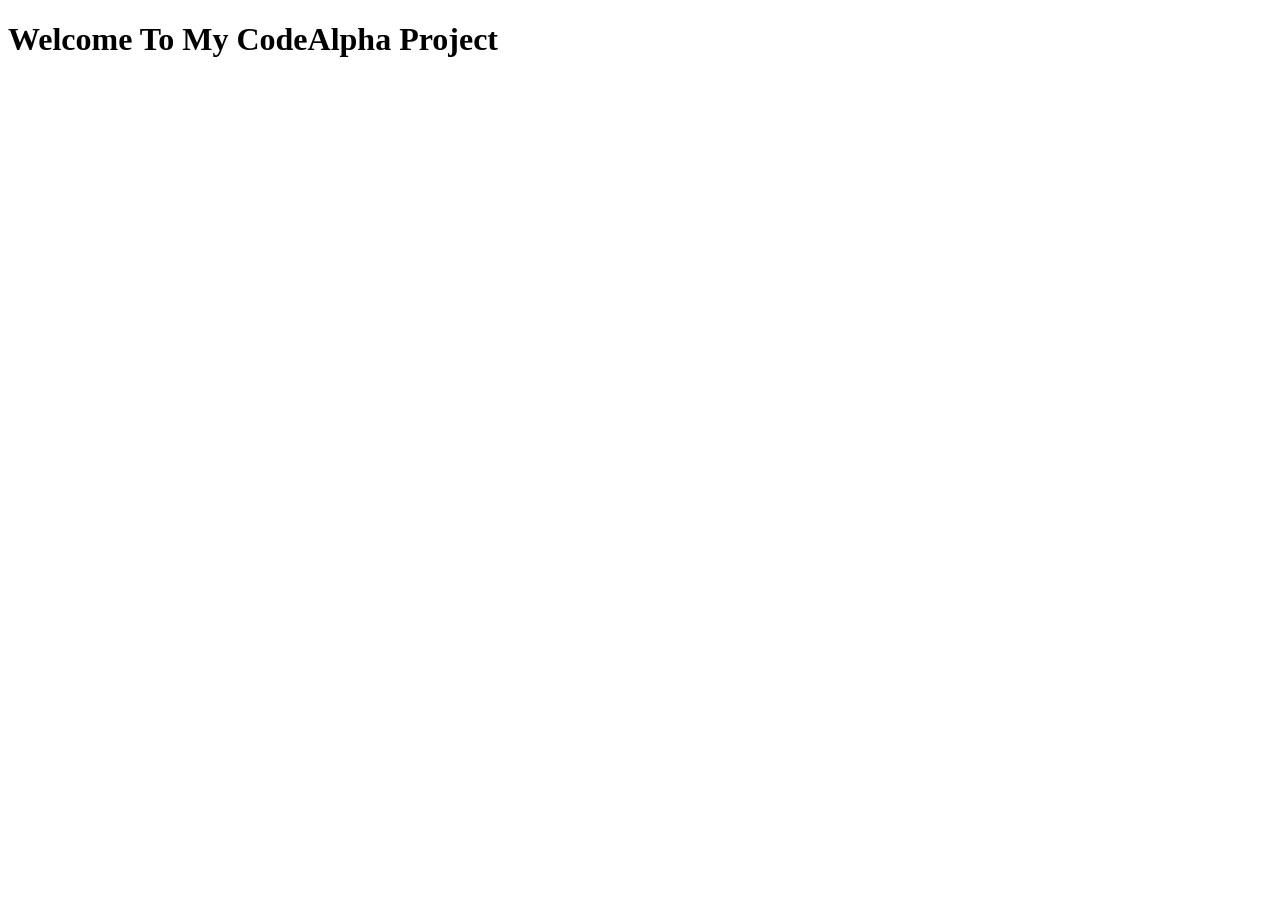
==== index.html @ 1b11a4bb "Add files via upload pushing my files" ====
<!DOCTYPE html>
<html lang="en">
<head>
    <meta charset="UTF-8">
    <meta name="viewport" content="width=device-width, initial-scale=1.0">
    <title>Document</title>
    <link rel="stylesheet" href="css/main.css" />
    <script src="js/main.js"></script>
</head>
<body>
    <main><h1>Welcome To My CodeAlpha Project</h1></main>
</body>
</html>
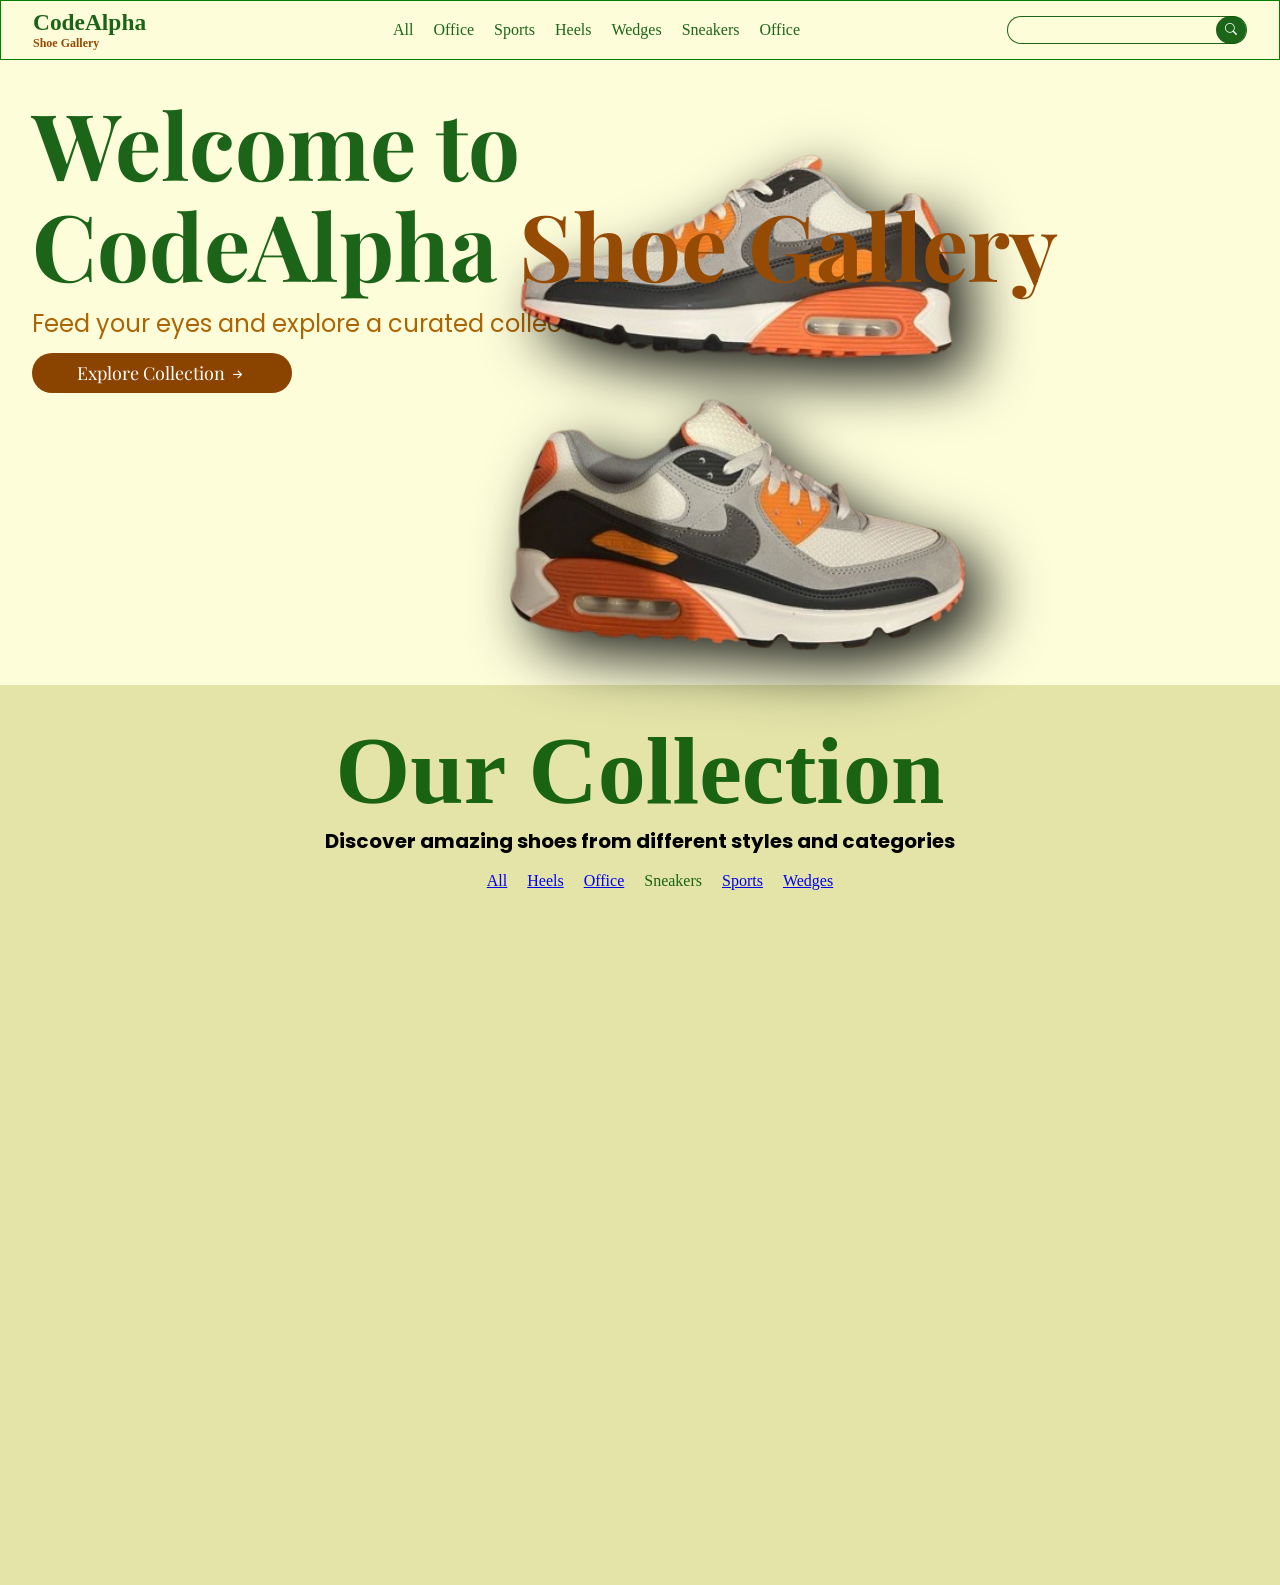
==== commit 9a9e88a6: "completion of the navbar hero setion and begining of the main section" ====
--- a/index.html
+++ b/index.html
@@ -4,10 +4,90 @@
     <meta charset="UTF-8">
     <meta name="viewport" content="width=device-width, initial-scale=1.0">
     <title>Document</title>
+
+    <link rel="preconnect" href="https://fonts.googleapis.com">
+<link rel="preconnect" href="https://fonts.gstatic.com" crossorigin>
+
+<link href="https://fonts.googleapis.com/css2?family=Poppins:wght@400;500;600;700&display=swap" rel="stylesheet">
+
+    
+    <link rel="preconnect" href="https://fonts.googleapis.com">
+<link rel="preconnect" href="https://fonts.gstatic.com" crossorigin>
+
+<link href="https://fonts.googleapis.com/css2?family=Playfair+Display:wght@400;500;600;700&display=swap" rel="stylesheet">
     <link rel="stylesheet" href="css/main.css" />
     <script src="js/main.js"></script>
+    <link rel="stylesheet" href="https://cdn.jsdelivr.net/npm/bootstrap-icons@1.11.3/font/bootstrap-icons.min.css">
 </head>
 <body>
-    <main><h1>Welcome To My CodeAlpha Project</h1></main>
+    <div>
+        <nav>
+            <logo>
+                <h3>CodeAlpha</h3>
+                <p>Shoe Gallery</p>
+            </logo>
+
+            <ul>
+                <li>All </li>
+                <li>Office </li>
+                <li>Sports </li>
+                <li>Heels </li>
+                <li>Wedges </li>
+                <li>Sneakers </li>
+                <li>Office </li>
+            </ul>
+
+            <search>
+                <iconBg>
+                    <i class="bi bi-search"></i>
+                </iconBg>
+            </search>
+
+
+            <!--mobile menu icon-->
+            <i class="bi bi-justify"></i>
+        </nav>
+
+
+        <hero>
+            <h1>Welcome to <br>
+                <span class="brand">
+                CodeAlpha </span> <span class="gallery">Shoe Gallery
+            </span></h1>
+            
+            <p>Feed your eyes and explore a curated collection of beautiful footwear.</p>
+            
+            <img class="hero-image" src="assets/heroSneaker.png" alt="sneakers" />
+            
+            <button>
+                Explore Collection
+                <i class="bi bi-arrow-right-short"></i>
+            </button>
+        </hero>
+
+        <main>
+            <h1>Our Collection</h1>
+            <p>Discover amazing shoes from different styles and categories</p>
+
+
+
+            <!--category navigation-->
+            <catNav>
+                 <ul>
+                    <li><a href="./assets/images/heels/office/sneakers/sports/wedges/">All</a></li>
+                    <li><a href=".assets/images/heels/">Heels</a></li>
+                    <li><a href=".assets/images/office/">Office</a></li>
+                    <li><a href=".assets/images/sneakers/"></a>Sneakers</li>
+                    <li><a href=".assets/images/sports/">Sports</a></li>
+                    <li><a href=".assets/images/wedges/">Wedges</a></li>
+                </ul>
+            </catNav>
+
+            <!--gallery container-->
+            <gallContainer>
+                
+            </gallContainer>
+        </main>
+    </div>
 </body>
 </html>
--- a/css/main.css
+++ b/css/main.css
@@ -0,0 +1,324 @@
+* {
+    box-sizing: border-box;
+}
+
+body {
+    margin: 0px;
+    padding: 0px;
+    gap: 10px;
+}
+div {
+    background-color: rgb(253, 253, 218);
+    height: 100vh;
+    width: 100%;
+    display: flex;
+    flex-direction: column;
+    
+    
+}
+
+nav {
+    padding: 10px 32px 10px 32px;
+    align-items: center;
+    justify-content: space-between;
+    height: 60px;
+    width: 100%;
+    display: flex;
+    border: 1px solid green;
+
+}
+
+logo {
+    display: flex;
+    flex-direction: column;
+    font-size: 20px;
+    font-weight: bold;
+}
+
+logo h3 {
+    margin: 0px;
+    color: rgba(2, 83, 2, 0.897);
+}
+
+logo p {
+    margin: 0px;
+    font-size: 12px;
+    color: rgb(150, 75, 5);
+}
+
+
+ul {
+    display: flex;
+    flex-direction: row;
+    gap: 20px;
+    list-style: none;
+    justify-content: center;
+    color: rgba(2, 83, 2, 0.897);
+
+}
+
+/* mobile */
+@media (max-width: 600px){
+    ul{
+        display: none;
+    }
+}
+
+search {
+    display: flex;
+    width: 240px;
+    height: 28px;
+    background-color: rgb(253, 253, 218);
+    border: 1px solid rgba(2, 83, 2, 0.897);
+    border-radius: 50px;
+    justify-content: end;
+    align-items: center;
+}
+
+
+/* mobile */
+@media (max-width: 600px){
+    search{
+        display: none;
+    }
+}
+
+/* mobile */
+@media(max-width: 600px){
+    .bi-justify{
+        display: block;
+        font-size: 28px;
+        font-weight: bold;
+        color: rgb(150, 75, 5);
+    }
+}
+
+/* Desktop */
+@media(min-width: 601px){
+    .bi-justify {
+    display: none;
+    }
+}
+
+search iconBg {
+    background-color: rgba(2, 83, 2, 0.897);
+    width: 30px;
+    height: 28px;
+    display: flex;
+    justify-content: center;
+    align-items: center;
+    border-radius: 50%;
+}
+
+search .bi {
+    color: white;
+    font-size: 12px;
+}
+
+hero {
+    position: relative;
+    padding: 32px 32px;
+    overflow: visible;
+    gap: 2px; 
+
+    
+}
+
+
+@media(max-width: 600px){
+    .hero-image{
+        position: absolute;
+        width: 150px;
+        height: auto;
+        right: 10px;
+        top: 80px;
+        z-index: 0;
+        filter: drop-shadow(20px 20px 30px  rgba(0, 0, 0, 0.6));
+        
+    }
+}
+
+
+
+
+
+/* Desktop */
+@media(min-width: 601px){
+    hero h1 {
+
+        color: rgba(2, 83, 2, 0.897);
+        font-size: 92px;
+        max-width: 1200px;
+        font-family: 'Playfair Display', serif;
+        line-height: 1.1;
+        margin: 0 0 12px;
+        position: relative;
+        z-index: 1;
+    }
+}
+
+
+
+/* mobile */
+@media(max-width:600px){
+    hero h1{
+       color: rgba(2, 83, 2, 0.897);
+        font-size: 28px;
+        max-width: 560px;
+        font-family: 'Playfair Display', serif;
+        line-height: 1.1;
+        margin: 0 0 12px;
+        
+    }
+}
+
+
+
+hero .brand {
+    color: rgba(2, 83, 2, 0.897);;
+}
+
+hero .gallery {
+    color: rgb(150, 75, 5);
+}
+
+hero p {
+    font-family: 'Poppins', sans-serif;
+    font-size: 24px;
+    margin: 0 0 12px;
+    color: rgb(173, 100, 5);
+    position: relative;
+    
+}
+
+
+/* mobile */
+@media(max-width: 600px){
+    hero p{
+        font-size: 14px;
+        position: relative;
+        z-index: 1;
+    }
+}
+
+
+/* desktop */
+@media(min-width: 601px){
+    hero button {
+
+        background-color: rgb(139, 67, 0);
+        color: white;
+        font-family: 'Playfair Display', serif;
+        width: 260px;
+        height: 40px;
+        font-size: 18px;
+        border: 0px solid rgb(139, 67, 0);
+        border-radius: 50px;
+    }
+
+
+}
+
+/* mobile */
+@media(max-width: 600px){
+    hero button{
+        width: 120px;
+        height: 32px;
+        font-size: 10px;
+        font-weight: bold;
+        background-color: rgb(139, 67, 0);
+        color: white;
+        font-family: 'Playfair Display', serif;
+         border: 0px solid rgb(139, 67, 0);
+        border-radius: 50px;
+        position: relative;
+        z-index: 1;
+        
+    }
+}
+
+
+@media(min-width: 601px){
+    .hero-image{
+        position: absolute;
+        width: 500px;
+        height: auto;
+        right: 300px;
+        top: -10px;
+        z-index: 0;
+        filter: drop-shadow(20px 20px 30px  rgba(0, 0, 0, 0.9));
+    }
+}
+
+main{
+    gap: 10px;
+    margin: 60px 10px 0px 0px;
+    background-color: rgb(228, 228, 169);
+    width: 100%;
+    min-height: 100vh;
+    padding: 30px;
+}
+
+@media(min-width: 601px){
+    main{
+    background-color: rgb(228, 228, 169);
+    width: 100%;
+    min-height: 100vh;
+    gap: 10px;
+    margin: 260px 10px 0px 0px;
+    padding: 30px;
+
+}
+
+}
+
+main h1{
+    display: flex;
+    align-items: center;
+    justify-content: center;
+    gap: 2px;
+    margin: 0;
+    color: rgba(2, 83, 2, 0.897);
+    font-size: 40px
+    
+}
+
+@media(min-width: 601px){
+    main h1{
+    font-size: 96px; 
+    display: flex;
+    align-items: center;
+    justify-content: center;
+    gap: 2px;
+    margin: 0;
+    color: rgba(2, 83, 2, 0.897);
+    
+}
+
+}
+main p{
+    display: flex;
+    align-items: center;
+    justify-content: center;
+    gap: 2px;
+    margin: 0;
+    font-size: 10px;
+    font-weight: bold;
+    font-family: 'Poppins', sans-serif;
+}
+
+
+@media(min-width: 601px){
+    main p{
+    display: flex;
+    align-items: center;
+    justify-content: center;
+    gap: 2px;
+    margin: 0;
+    font-size: 20px;
+    font-family: 'Poppins', sans-serif;
+    font-weight: bold;
+}
+
+
+}
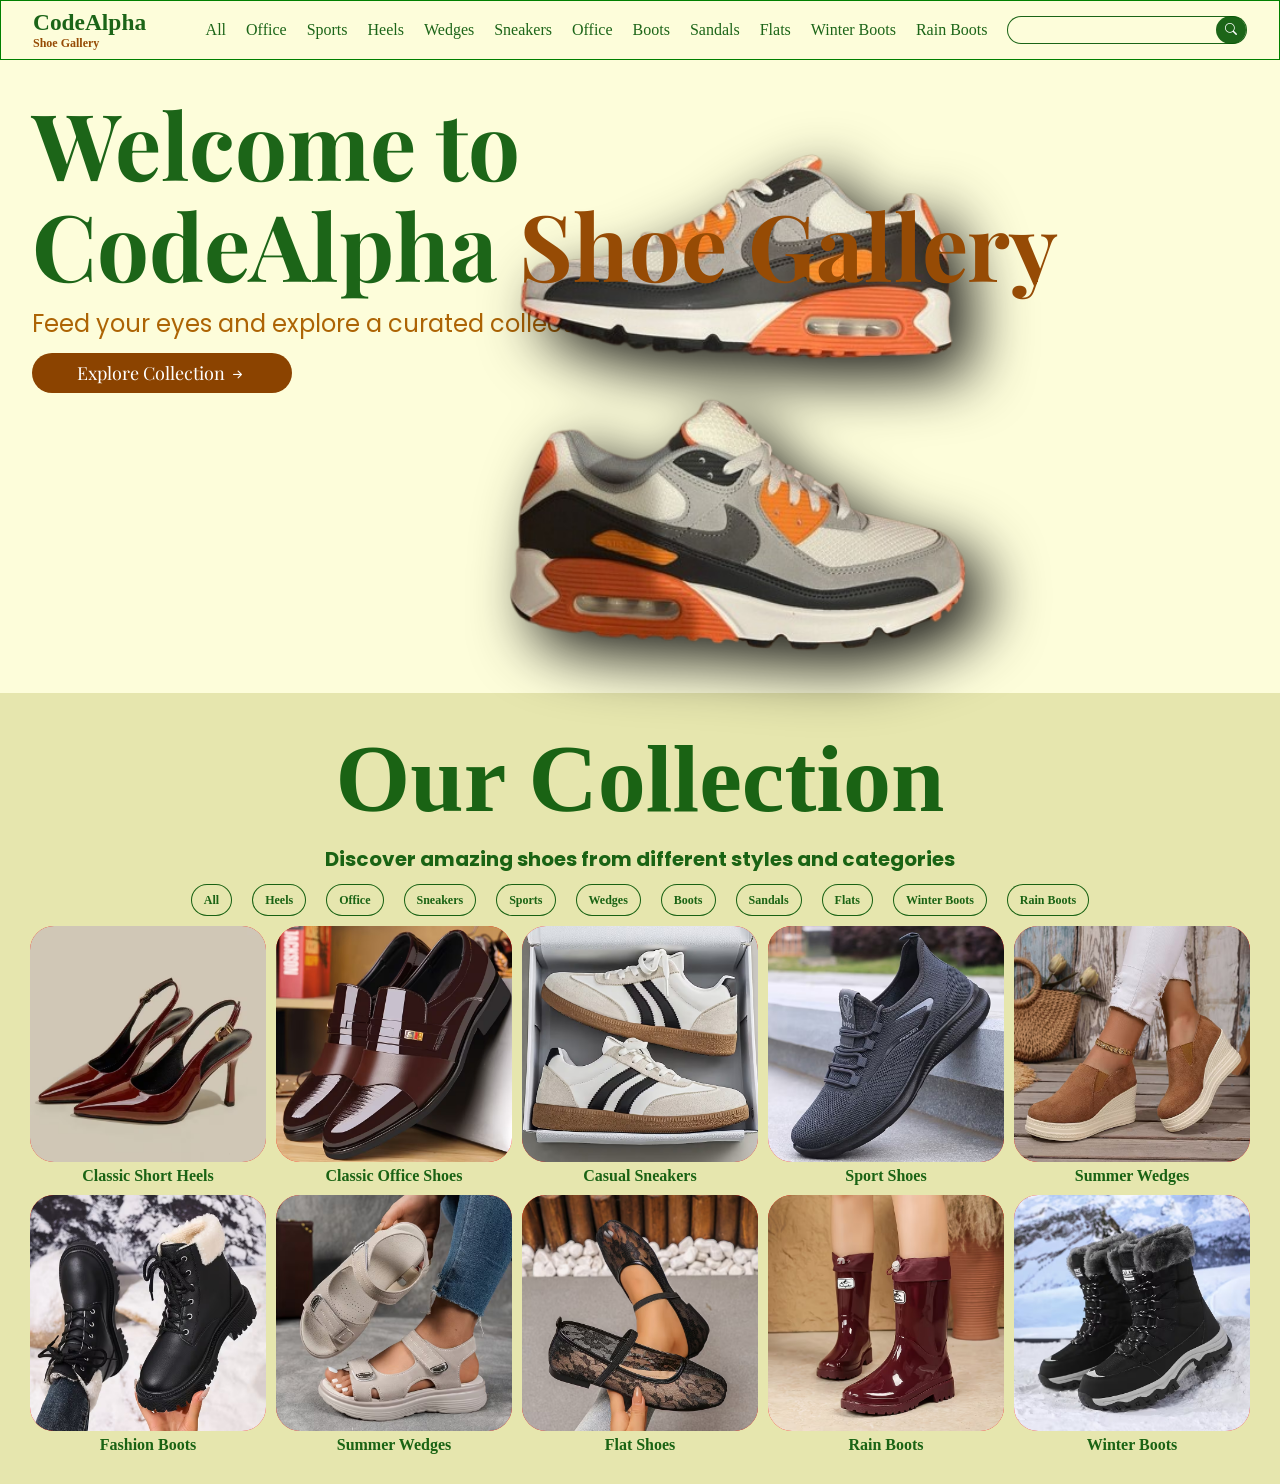
==== commit cccddbd3: "Complete shoe gallery layout and resolve merge" ====
--- a/index.html
+++ b/index.html
@@ -16,11 +16,11 @@
 
 <link href="https://fonts.googleapis.com/css2?family=Playfair+Display:wght@400;500;600;700&display=swap" rel="stylesheet">
     <link rel="stylesheet" href="css/main.css" />
-    <script src="js/main.js"></script>
+    <script src="js/main.js" defer></script>
     <link rel="stylesheet" href="https://cdn.jsdelivr.net/npm/bootstrap-icons@1.11.3/font/bootstrap-icons.min.css">
 </head>
 <body>
-    <div>
+    <div class="bodyDiv">
         <nav>
             <logo>
                 <h3>CodeAlpha</h3>
@@ -35,6 +35,12 @@
                 <li>Wedges </li>
                 <li>Sneakers </li>
                 <li>Office </li>
+                <li>Boots </li>
+                <li>Sandals</li>
+                <li>Flats</li>
+                <li>Winter Boots</li>
+                <li>Rain Boots</li>
+
             </ul>
 
             <search>
@@ -72,21 +78,74 @@
 
 
             <!--category navigation-->
-            <catNav>
-                 <ul>
-                    <li><a href="./assets/images/heels/office/sneakers/sports/wedges/">All</a></li>
-                    <li><a href=".assets/images/heels/">Heels</a></li>
-                    <li><a href=".assets/images/office/">Office</a></li>
-                    <li><a href=".assets/images/sneakers/"></a>Sneakers</li>
-                    <li><a href=".assets/images/sports/">Sports</a></li>
-                    <li><a href=".assets/images/wedges/">Wedges</a></li>
+            <div class="catNav">
+                 <ul class="catNavUl">
+                    <li><a href="#">All</a></li>
+                    <li><a href="#">Heels</a></li>
+                    <li><a href="#">Office</a></li>
+                    <li><a href="#">Sneakers</a></li>
+                    <li><a href="#">Sports</a></li>
+                    <li><a href="#">Wedges</a></li>
+                    <li><a href="#">Boots</a></li>
+                    <li><a href="#">Sandals</a></li>
+                    <li><a href="#">Flats</a></li>
+                    <li><a href="#">Winter Boots</a></li>
+                    <li><a href="#">Rain Boots</a></li>
                 </ul>
-            </catNav>
+            </div>
 
             <!--gallery container-->
-            <gallContainer>
+            <div class="gallery-container">
+                <div class="img-card">
+                    <img src="./assets/images/heels/short-heels/heels1.png" alt="Classic Short Heels"/>
+                    <h4>Classic Short Heels</h4>
+                </div>
+
+                 <div class="img-card">
+                    <img src="./assets/images/office/shiny-office/office1.png" alt="Shiny Office Shoes"/>
+                    <h4>Classic Office Shoes</h4>
+                </div>
+
+                <div class="img-card">
+                    <img src="./assets/images/sneakers/casual-sneakers/sneakers1.png" alt="Casual Sneakers"/>
+                    <h4>Casual Sneakers</h4>
+                </div>
+
+                <div class="img-card">
+                    <img src="./assets/images/sports/veetqx-sports/sports1.png" alt="Sports Shoes"/>
+                    <h4>Sport Shoes</h4>
+                </div>
+
+                <div class="img-card">
+                    <img src="./assets/images/wedges/summer-wedges/wedge1.png" alt="Summer Wedges"/>
+                    <h4>Summer Wedges</h4>
+                </div>
+
+                <div class="img-card">
+                    <img src="./assets/images/boots/boot1.png" alt="Boots"/>
+                    <h4>Fashion Boots</h4>
+                </div>
+
+                <div class="img-card">
+                    <img src="./assets/images/sandals/sandal1.png" alt="Summer Wedges"/>
+                    <h4>Summer Wedges</h4>
+                </div>
+
+                <div class="img-card">
+                    <img src="./assets/images/flats/flat1.png" alt="Flat Shoes"/>
+                    <h4>Flat Shoes</h4>
+                </div>
+
+                <div class="img-card">
+                    <img src="./assets/images/rainboots/rainboot1.png" alt="Rain Boots"/>
+                    <h4>Rain Boots</h4>
+                </div>
                 
-            </gallContainer>
+                <div class="img-card">
+                    <img src="./assets/images/winterboots/winterboot2.png" alt="Winter Boots"/>
+                    <h4>Winter Boots</h4>
+                </div>
+            </div>
         </main>
     </div>
 </body>
--- a/css/main.css
+++ b/css/main.css
@@ -5,19 +5,20 @@
 body {
     margin: 0px;
     padding: 0px;
+    display: flex;
     gap: 10px;
 }
-div {
+.bodyDiv {
+    height: auto;
+    width: 100%;
+    display: flex;
+    flex-direction: column;
+    
+    
+}
+
+nav {
     background-color: rgb(253, 253, 218);
-    height: 100vh;
-    width: 100%;
-    display: flex;
-    flex-direction: column;
-    
-    
-}
-
-nav {
     padding: 10px 32px 10px 32px;
     align-items: center;
     justify-content: space-between;
@@ -25,6 +26,11 @@
     width: 100%;
     display: flex;
     border: 1px solid green;
+    position: sticky;
+    top: 0;
+    z-index: 1000;
+    
+    
 
 }
 
@@ -116,12 +122,29 @@
 }
 
 hero {
+    background-color: rgb(253, 253, 218);
     position: relative;
-    padding: 32px 32px;
+    padding: 32px 32px 84px 32px;
     overflow: visible;
     gap: 2px; 
-
-    
+    height: auto;
+    width: 100%;
+
+    
+}
+
+@media(min-width:601px){
+    hero {
+    background-color: rgb(253, 253, 218);
+    position: relative;
+    padding: 32px 32px 300px 32px;
+    overflow: visible;
+    gap: 2px; 
+    height: auto;
+    width: 100%;
+
+    
+}
 }
 
 
@@ -229,7 +252,7 @@
         background-color: rgb(139, 67, 0);
         color: white;
         font-family: 'Playfair Display', serif;
-         border: 0px solid rgb(139, 67, 0);
+        border: 0px solid rgb(139, 67, 0);
         border-radius: 50px;
         position: relative;
         z-index: 1;
@@ -251,22 +274,25 @@
 }
 
 main{
+    display: flex;
+    flex-direction: column;
+    gap: 20px;
+    margin: 0;
+    width: 100%;
+    height: auto;
+    padding: 30px;
+    background-color: rgb(230, 230, 174);
+}
+
+@media(min-width: 601px){
+    main{
+    width: 100%;
+    height: auto;
     gap: 10px;
-    margin: 60px 10px 0px 0px;
-    background-color: rgb(228, 228, 169);
-    width: 100%;
-    min-height: 100vh;
+    margin: 0;
     padding: 30px;
-}
-
-@media(min-width: 601px){
-    main{
-    background-color: rgb(228, 228, 169);
-    width: 100%;
-    min-height: 100vh;
-    gap: 10px;
-    margin: 260px 10px 0px 0px;
-    padding: 30px;
+    align-items: center;
+
 
 }
 
@@ -279,7 +305,7 @@
     gap: 2px;
     margin: 0;
     color: rgba(2, 83, 2, 0.897);
-    font-size: 40px
+    font-size: 48px
     
 }
 
@@ -300,11 +326,12 @@
     display: flex;
     align-items: center;
     justify-content: center;
-    gap: 2px;
-    margin: 0;
-    font-size: 10px;
-    font-weight: bold;
+    margin: 0;
+    font-size: 14px;
+    text-align: center;
+    font-weight: semibold;
     font-family: 'Poppins', sans-serif;
+    color: rgba(2, 83, 2, 0.897);
 }
 
 
@@ -318,7 +345,154 @@
     font-size: 20px;
     font-family: 'Poppins', sans-serif;
     font-weight: bold;
-}
-
-
-}
+    color: rgba(2, 83, 2, 0.897);
+}
+}
+
+.catNav{
+    display: block;
+    visibility: visible;
+}
+
+
+
+@media(max-width: 600px){
+    .catNav{
+    display: block;
+    visibility: visible;
+    margin: 0;
+}
+}
+
+
+
+@media (max-width: 600px) {
+    .catNav {
+        display: block;
+    }
+}
+
+.catNavUl{
+    display: flex;
+    flex-direction: row;
+    list-style: none;
+    justify-content: center;
+    padding: 0;
+    margin: 0;
+    width: 100%
+    
+}
+
+@media(max-width: 600px){
+    .catNavUl{
+    display: flex;
+    flex-direction: row;
+    flex-wrap: wrap;
+    list-style: none;
+    justify-content: center;
+    padding: 0;
+    margin: 0;
+    width: 100%
+    
+}
+}
+
+.catNavUl a{
+    display: inline-flex;
+    color: rgba(2, 83, 2, 0.897);
+    text-decoration: none;
+    background-color: rgb(230, 230, 174);
+    height: 32px;
+    width: auto;
+    border: 1px solid rgba(2, 83, 2, 0.897);
+    padding: 6px 12px;
+    align-items: center;
+    border-radius: 16px;
+    font-size: 12px;
+    
+    
+}
+.catNavUl li{
+    font-weight: bold;
+    font-size: 20px;
+    color: green;
+}
+
+@media(max-width: 600px){
+    .catNavUl li{
+    font-weight: bold;
+    font-size: 14px;
+    color: green;
+}
+}
+
+
+
+.gallery-container{
+    display: grid;
+    grid-template-columns: repeat(2, 1fr);
+    gap: 10px;
+    padding: 0;
+    margin: 0;
+    width: 100%;
+}
+
+@media(min-width: 601px){
+    .gallery-container{
+    display: grid;
+    grid-template-columns: repeat(5, 1fr);
+    gap: 10px;
+    margin: 0;
+}
+}
+
+.img-card{
+    width: 100%;
+    height: auto;
+    display: flex;
+    flex-direction: column;
+    align-items: center;
+    
+    
+}
+
+
+@media(min-width: 601px){
+    .img-card{
+    width: 100%;
+    height: auto;
+    display: flex;
+    flex-direction: column;
+    align-items: center;
+    
+    
+}
+
+}
+
+.img-card img{
+    width: 100%;
+    height: 180px;
+    object-fit: contain;
+    border-radius: 24px;
+    overflow: hidden;
+}
+
+@media(min-width: 601px){
+    .img-card img{
+    width: 100%;
+    height: auto;
+    object-fit: contain;
+    border-radius: 24px;
+    overflow: hidden;
+    background-color: red;
+}
+
+}
+
+.img-card h4{
+    margin-top: 5px;
+    margin-bottom: 0;
+    color: rgba(2, 83, 2, 0.897);
+    
+}
